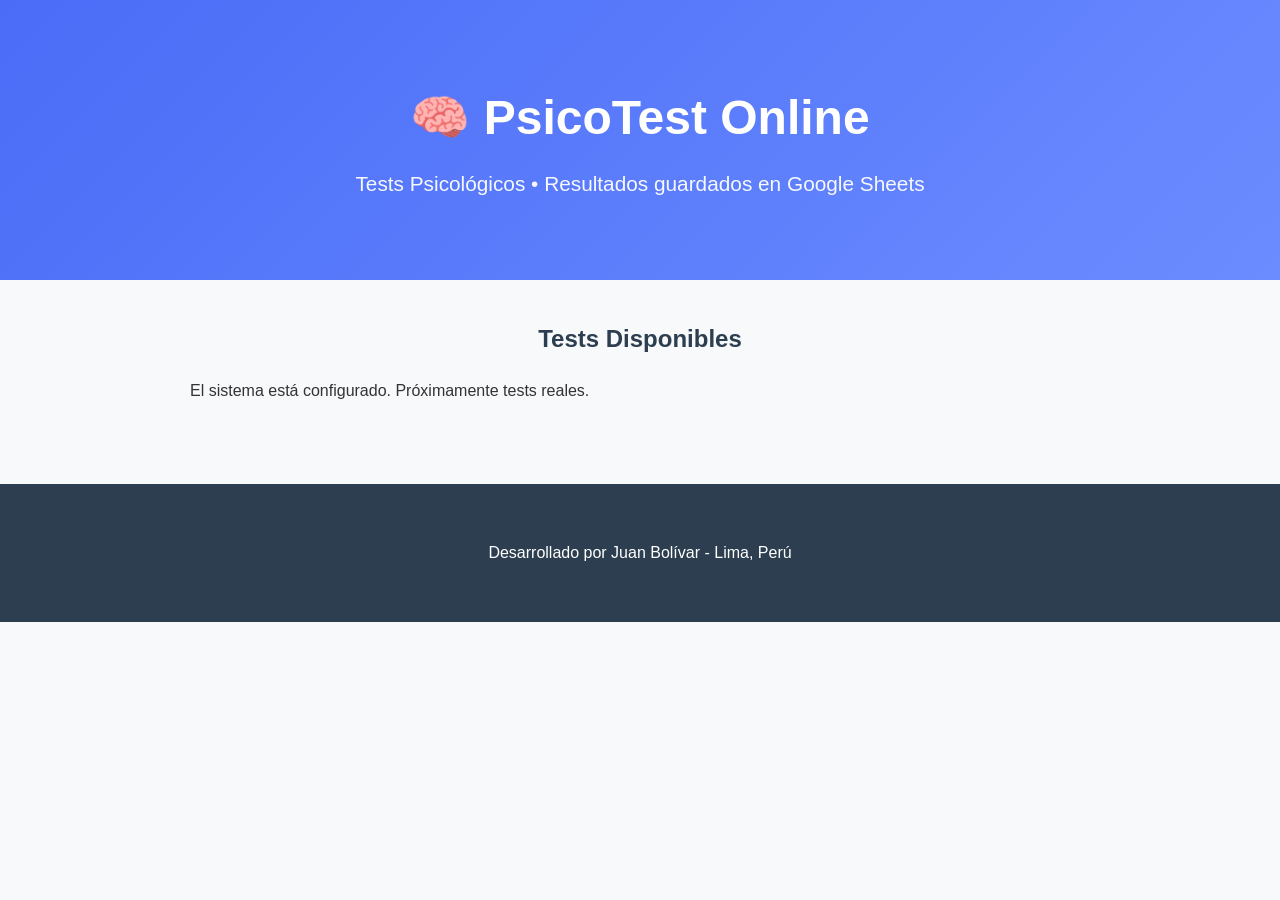
==== index.html @ ffb78e04 "Crear index.html página principal" ====
<!DOCTYPE html>
<html lang="es">
<head>
    <meta charset="UTF-8">
    <meta name="viewport" content="width=device-width, initial-scale=1.0">
    <title>PsicoTest Online</title>
    <link rel="stylesheet" href="assets/css/style.css">
</head>
<body>
    <header>
        <h1>🧠 PsicoTest Online</h1>
        <p>Tests Psicológicos • Resultados guardados en Google Sheets</p>
    </header>

    <main>
        <h2>Tests Disponibles</h2>
        <p>El sistema está configurado. Próximamente tests reales.</p>
    </main>

    <footer>
        <p>Desarrollado por Juan Bolívar - Lima, Perú</p>
    </footer>
</body>
</html>
---- assets/css/style.css ----
body {
    font-family: 'Segoe UI', Tahoma, Geneva, Verdana, sans-serif;
    margin: 0;
    padding: 0;
    background-color: #f8f9fa;
    color: #333;
    line-height: 1.6;
}

header {
    background: linear-gradient(135deg, #4a6cf7, #6b8cff);
    color: white;
    text-align: center;
    padding: 80px 20px;
}

h1 {
    margin: 0 0 10px 0;
    font-size: 3rem;
}

header p {
    margin: 10px 0 0 0;
    font-size: 1.3rem;
    opacity: 0.95;
}

main {
    max-width: 900px;
    margin: 40px auto;
    padding: 0 20px;
}

h2 {
    color: #2c3e50;
    text-align: center;
}

ul {
    list-style: none;
    padding: 0;
}

ul li {
    background: white;
    margin: 18px 0;
    padding: 25px;
    border-radius: 12px;
    box-shadow: 0 4px 15px rgba(0,0,0,0.08);
    font-size: 1.35rem;
    transition: transform 0.2s;
}

ul li:hover {
    transform: translateY(-5px);
}

ul li a {
    color: #4a6cf7;
    text-decoration: none;
    font-weight: 600;
}

ul li a:hover {
    text-decoration: underline;
}

footer {
    text-align: center;
    padding: 40px 20px;
    background: #2c3e50;
    color: white;
    margin-top: 80px;
}

footer a {
    color: #6b8cff;
    text-decoration: none;
}

footer a:hover {
    text-decoration: underline;
}

/* Estilos adicionales para el test de ejemplo */
input, select, button {
    font-size: 1.1rem;
}
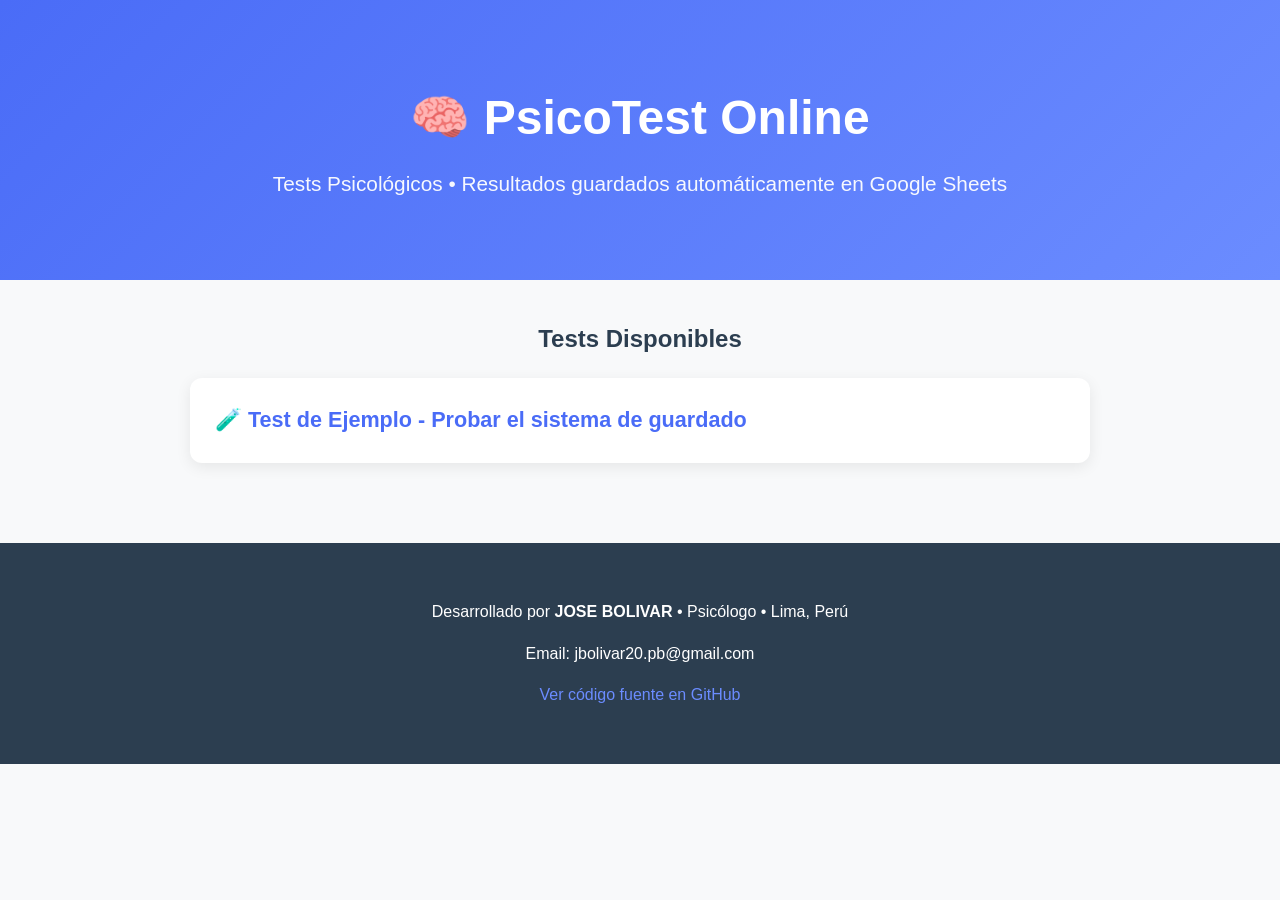
==== commit 7f18844f: "Actualizar index.html con nombre correcto: JOSE BOLIVAR" ====
--- a/index.html
+++ b/index.html
@@ -9,16 +9,26 @@
 <body>
     <header>
         <h1>🧠 PsicoTest Online</h1>
-        <p>Tests Psicológicos • Resultados guardados en Google Sheets</p>
+        <p>Tests Psicológicos • Resultados guardados automáticamente en Google Sheets</p>
     </header>
 
     <main>
         <h2>Tests Disponibles</h2>
-        <p>El sistema está configurado. Próximamente tests reales.</p>
+        <ul>
+            <li>
+                <a href="tests/ejemplo-test.html">
+                    🧪 Test de Ejemplo - Probar el sistema de guardado
+                </a>
+            </li>
+        </ul>
     </main>
 
     <footer>
-        <p>Desarrollado por Juan Bolívar - Lima, Perú</p>
+        <p>Desarrollado por <strong>JOSE BOLIVAR</strong> • Psicólogo • Lima, Perú</p>
+        <p>Email: jbolivar20.pb@gmail.com</p>
+        <p>
+            <a href="https://github.com/jbolivar20/psicotest" target="_blank">Ver código fuente en GitHub</a>
+        </p>
     </footer>
 </body>
 </html>
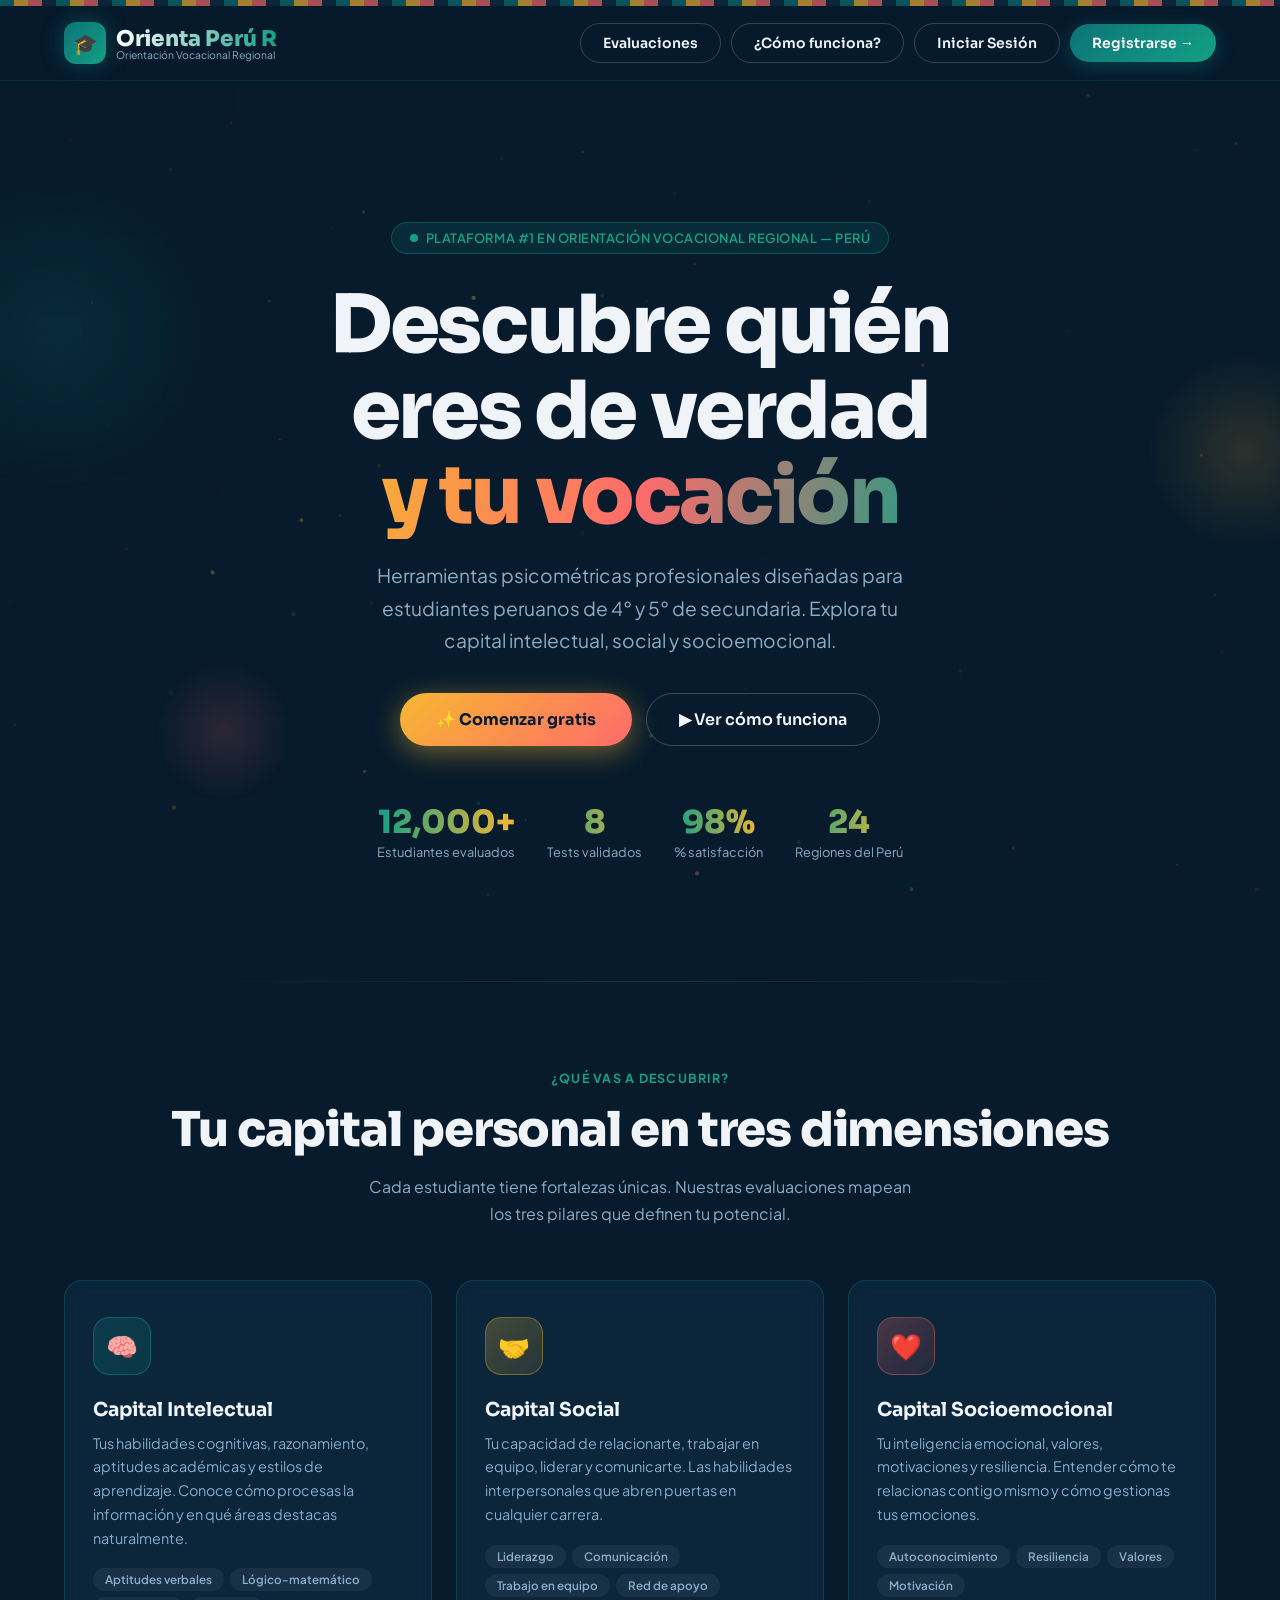
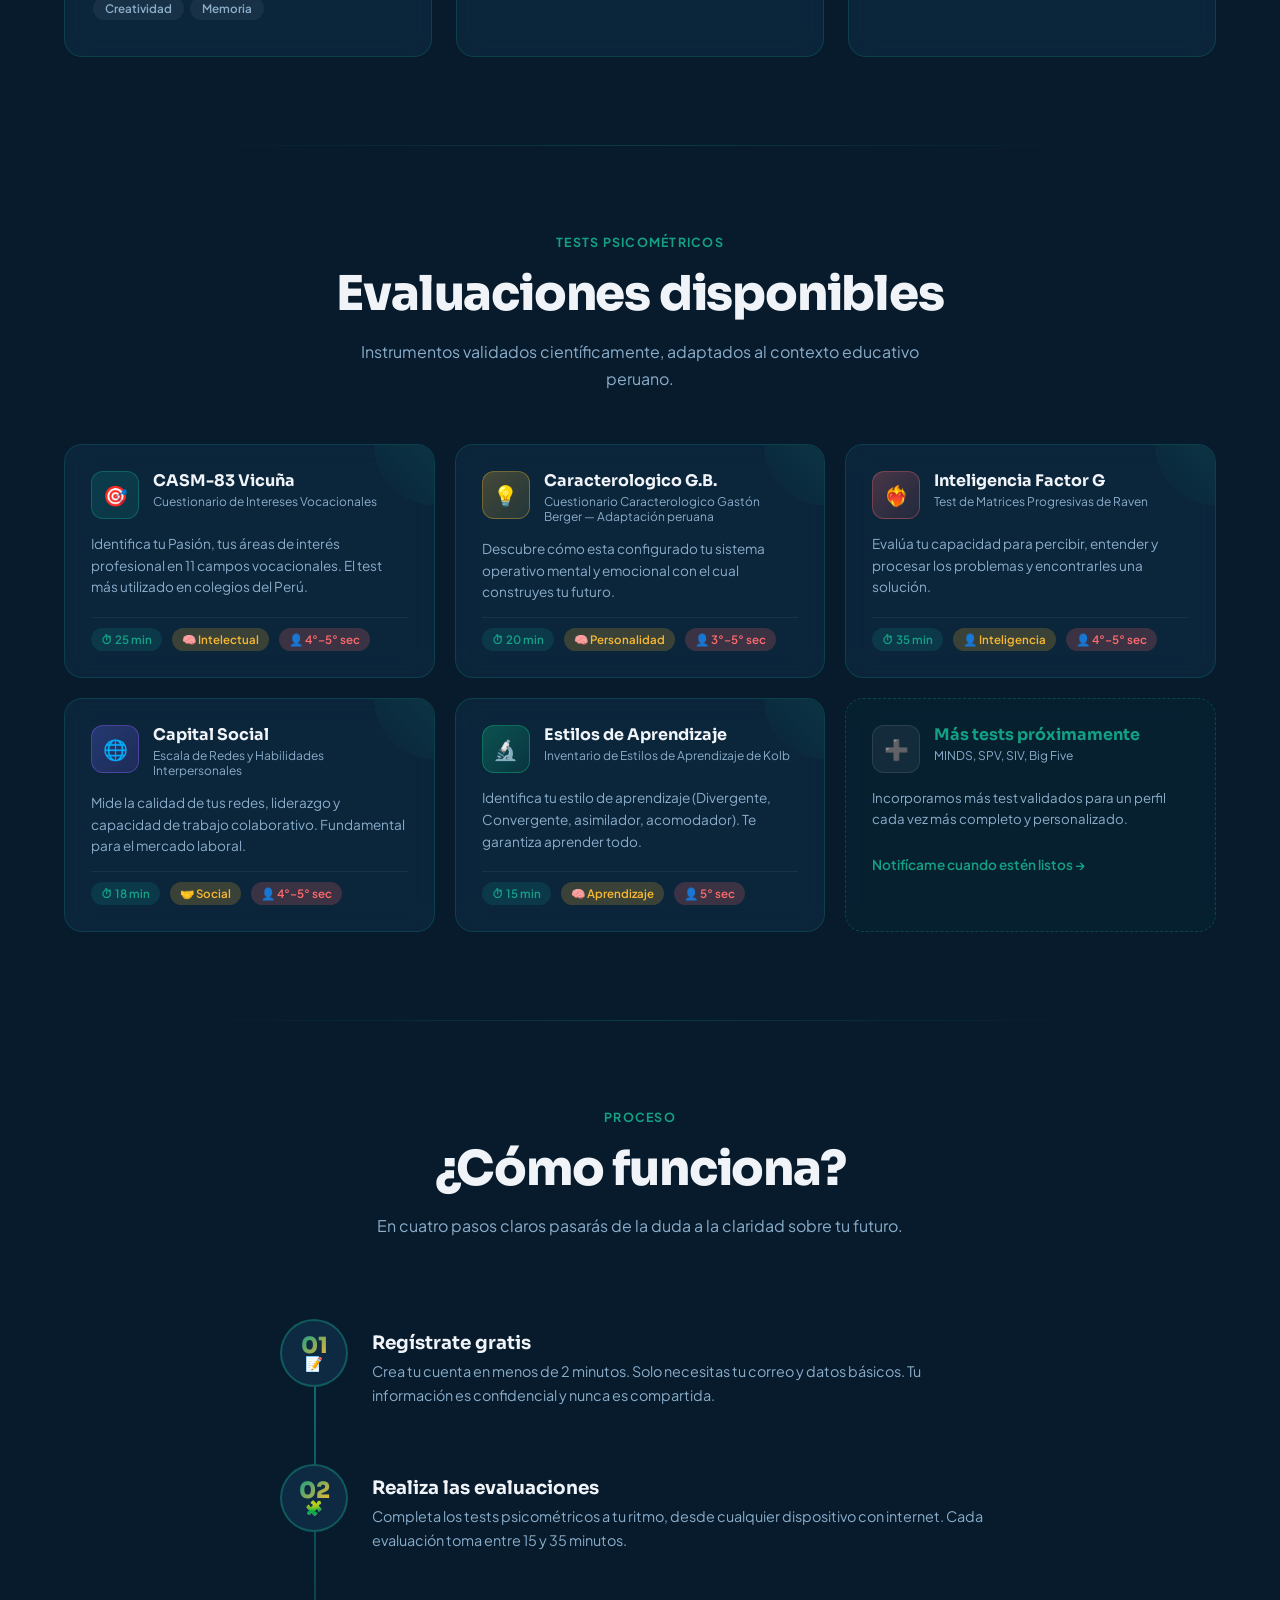
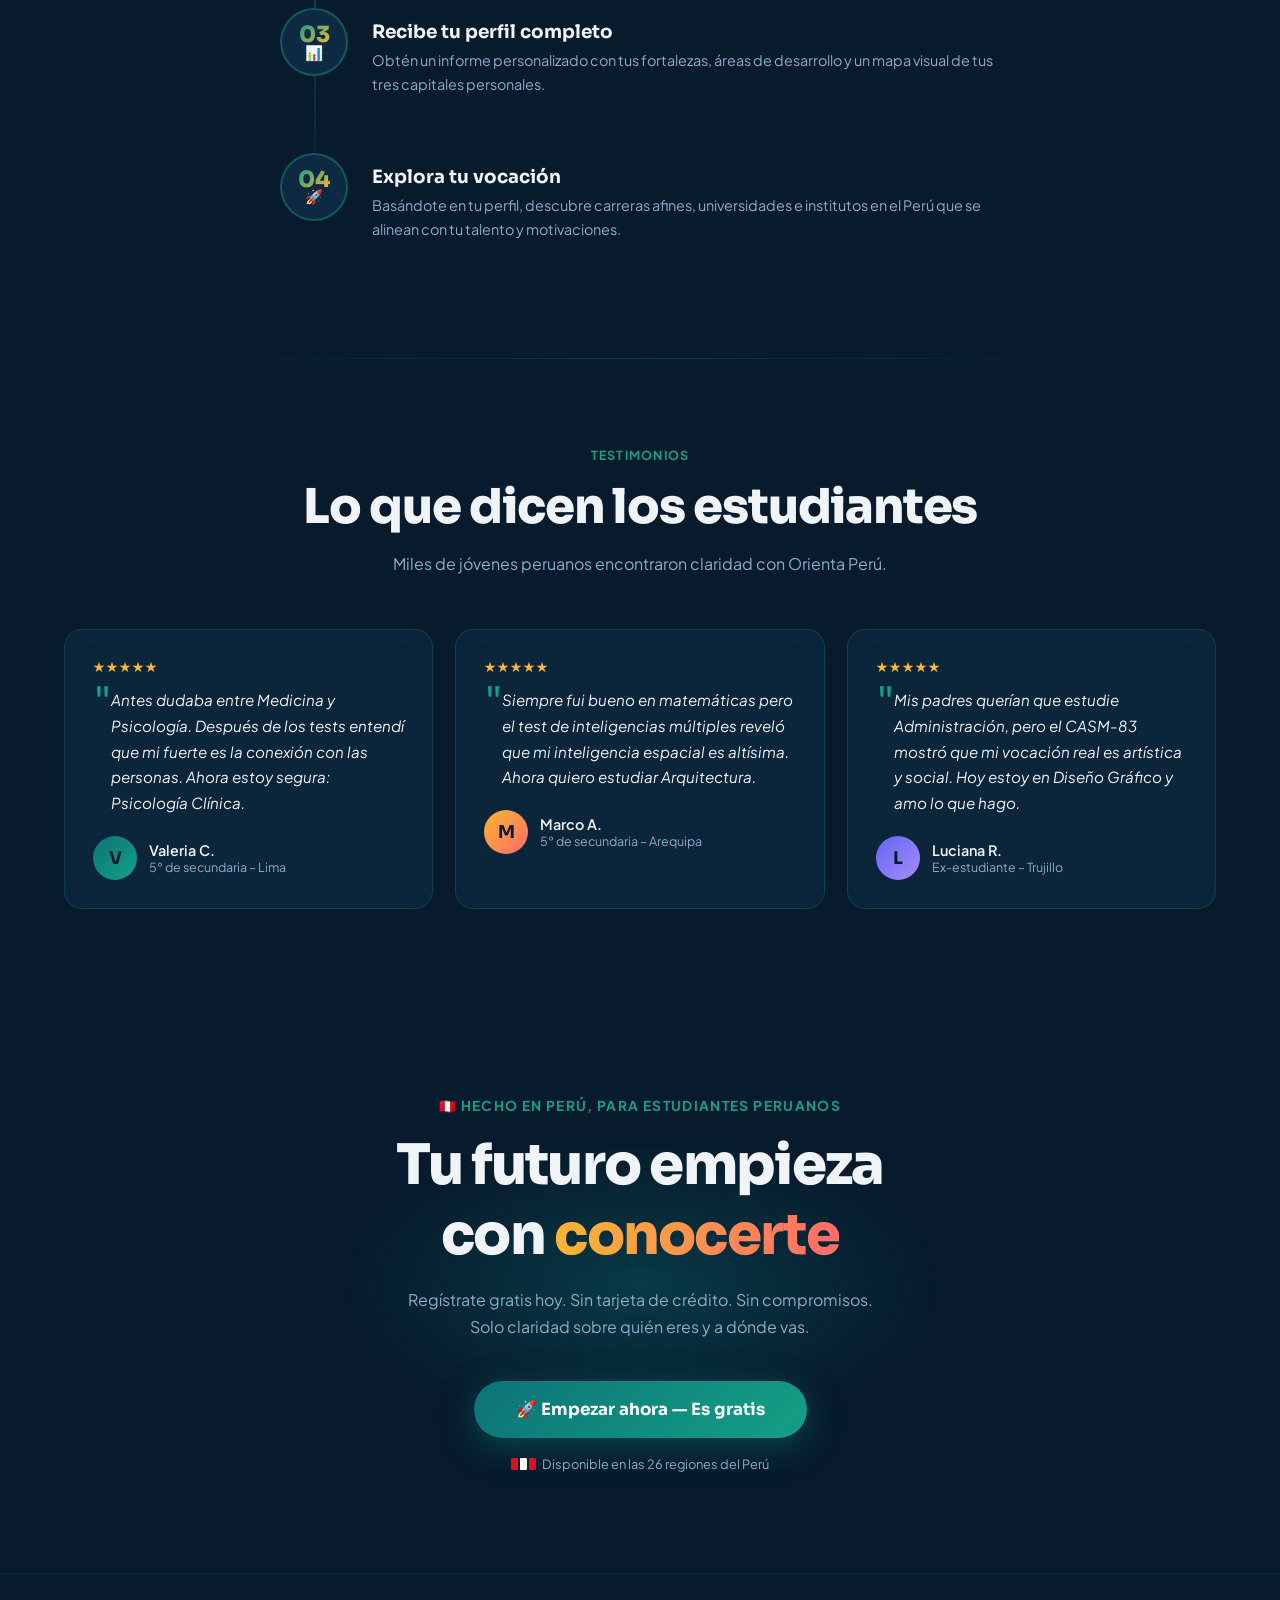
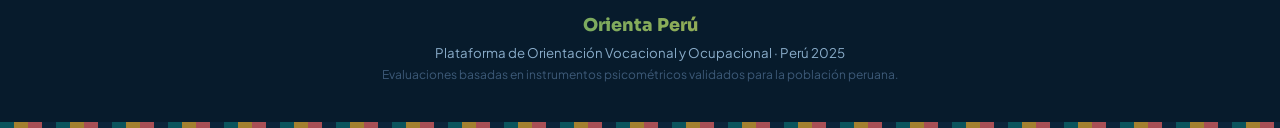
==== commit 64f4b0fd: "Update index.html orientacion vocacional pagina 1" ====
--- a/index.html
+++ b/index.html
@@ -1,34 +1,677 @@
 <!DOCTYPE html>
 <html lang="es">
 <head>
-    <meta charset="UTF-8">
-    <meta name="viewport" content="width=device-width, initial-scale=1.0">
-    <title>PsicoTest Online</title>
-    <link rel="stylesheet" href="assets/css/style.css">
+<meta charset="UTF-8"/>
+<meta name="viewport" content="width=device-width, initial-scale=1.0"/>
+<title>Orienta Perú – Descubre tu Vocación</title>
+<link href="https://fonts.googleapis.com/css2?family=Sora:wght@300;400;600;700;800&family=Plus+Jakarta+Sans:wght@400;500;600&display=swap" rel="stylesheet"/>
+<style>
+  :root{
+    --teal:#0D7377;--teal-light:#14A085;--teal-dark:#0A5D62;
+    --gold:#F7B731;--gold-light:#FCD436;
+    --coral:#FF6B6B;--coral-dark:#EE5A5A;
+    --navy:#071B2C;--navy-mid:#0E2A42;--navy-light:#163A55;
+    --text-main:#F0F4F8;--text-muted:#8AADCA;
+    --card-bg:rgba(14,42,66,0.7);--card-border:rgba(20,160,133,0.22);
+    --radius:18px;
+  }
+  *,*::before,*::after{box-sizing:border-box;margin:0;padding:0;}
+  html{scroll-behavior:smooth;}
+  body{
+    font-family:'Plus Jakarta Sans',sans-serif;
+    background:var(--navy);
+    color:var(--text-main);
+    overflow-x:hidden;
+    min-height:100vh;
+  }
+  #bg-canvas{position:fixed;inset:0;z-index:0;pointer-events:none;}
+  .wrap{position:relative;z-index:1;}
+  .container{max-width:1200px;margin:0 auto;padding:0 24px;}
+
+  /* NAV */
+  nav{
+    position:sticky;top:0;z-index:100;
+    backdrop-filter:blur(20px);
+    background:rgba(7,27,44,0.82);
+    border-bottom:1px solid rgba(20,160,133,0.15);
+  }
+  .nav-inner{
+    display:flex;align-items:center;justify-content:space-between;
+    padding:16px 24px;max-width:1200px;margin:0 auto;
+  }
+  .logo{display:flex;align-items:center;gap:10px;text-decoration:none;}
+  .logo-icon{
+    width:42px;height:42px;border-radius:12px;
+    background:linear-gradient(135deg,var(--teal),var(--teal-light));
+    display:flex;align-items:center;justify-content:center;
+    box-shadow:0 0 20px rgba(13,115,119,0.5);font-size:20px;
+  }
+  .logo-text{
+    font-family:'Sora',sans-serif;font-weight:800;font-size:1.35rem;
+    background:linear-gradient(90deg,#fff,var(--teal-light));
+    -webkit-background-clip:text;-webkit-text-fill-color:transparent;
+  }
+  .logo-sub{font-size:.65rem;color:var(--text-muted);font-weight:400;display:block;margin-top:-4px;}
+  .nav-links{display:flex;align-items:center;gap:10px;}
+  .btn{
+    display:inline-flex;align-items:center;gap:6px;
+    padding:10px 22px;border-radius:50px;
+    font-family:'Sora',sans-serif;font-size:.875rem;font-weight:600;
+    cursor:pointer;text-decoration:none;border:none;transition:all .25s ease;
+    white-space:nowrap;
+  }
+  .btn-ghost{background:transparent;color:var(--text-main);border:1.5px solid rgba(138,173,202,0.3);}
+  .btn-ghost:hover{border-color:var(--teal-light);color:var(--teal-light);}
+  .btn-primary{
+    background:linear-gradient(135deg,var(--teal),var(--teal-light));
+    color:#fff;box-shadow:0 4px 18px rgba(13,115,119,0.45);
+  }
+  .btn-primary:hover{transform:translateY(-2px);box-shadow:0 8px 28px rgba(13,115,119,0.6);}
+
+  /* ANDEAN STRIP */
+  .andean{
+    width:100%;height:6px;
+    background:repeating-linear-gradient(90deg,
+      var(--teal) 0,var(--teal) 14px,
+      var(--gold) 14px,var(--gold) 28px,
+      var(--coral) 28px,var(--coral) 42px,
+      var(--navy-mid) 42px,var(--navy-mid) 56px
+    );opacity:.65;
+  }
+
+  /* HERO */
+  .hero{
+    min-height:100vh;display:flex;align-items:center;justify-content:center;
+    text-align:center;padding:80px 24px 60px;position:relative;
+  }
+  .hero-inner{max-width:820px;margin:0 auto;}
+  .hero-badge{
+    display:inline-flex;align-items:center;gap:8px;
+    background:rgba(13,115,119,0.18);border:1px solid rgba(20,160,133,0.35);
+    color:var(--teal-light);border-radius:50px;
+    padding:7px 18px;font-size:.8rem;font-weight:600;
+    letter-spacing:.04em;text-transform:uppercase;margin-bottom:28px;
+    animation:fadeUp .8s ease both;
+  }
+  .dot{width:8px;height:8px;border-radius:50%;background:var(--teal-light);animation:pulse 2s infinite;}
+  @keyframes pulse{0%,100%{opacity:1;transform:scale(1);}50%{opacity:.5;transform:scale(1.3);}}
+  .hero-h1{
+    font-family:'Sora',sans-serif;font-weight:800;
+    font-size:clamp(2.6rem,7vw,5rem);line-height:1.07;
+    letter-spacing:-.03em;
+    animation:fadeUp .8s .1s ease both;margin-bottom:10px;
+  }
+  .hero-h1 .gradient-text{
+    display:block;
+    background:linear-gradient(100deg,var(--gold),var(--coral),var(--teal-light));
+    -webkit-background-clip:text;-webkit-text-fill-color:transparent;background-clip:text;
+  }
+  .hero-sub{
+    font-size:clamp(1rem,2.2vw,1.2rem);color:var(--text-muted);
+    max-width:580px;margin:20px auto 36px;line-height:1.7;
+    animation:fadeUp .8s .2s ease both;
+  }
+  .hero-ctas{
+    display:flex;flex-wrap:wrap;gap:14px;justify-content:center;
+    animation:fadeUp .8s .3s ease both;
+  }
+  .btn-hero{
+    padding:16px 36px;font-size:1rem;border-radius:50px;
+    font-family:'Sora',sans-serif;font-weight:700;
+    background:linear-gradient(135deg,var(--gold),var(--coral));
+    color:var(--navy);cursor:pointer;border:none;
+    text-decoration:none;display:inline-flex;align-items:center;gap:8px;
+    box-shadow:0 6px 28px rgba(247,183,49,0.45);transition:all .28s ease;
+  }
+  .btn-hero:hover{transform:translateY(-3px);box-shadow:0 12px 40px rgba(247,183,49,0.6);}
+  .btn-hero-ghost{
+    padding:14px 32px;font-size:1rem;border-radius:50px;
+    font-family:'Sora',sans-serif;font-weight:600;
+    background:transparent;color:var(--text-main);
+    border:1.5px solid rgba(138,173,202,0.35);
+    text-decoration:none;display:inline-flex;align-items:center;gap:8px;
+    cursor:pointer;transition:all .25s ease;
+  }
+  .btn-hero-ghost:hover{border-color:var(--teal-light);color:var(--teal-light);}
+  .hero-stats{
+    display:flex;flex-wrap:wrap;gap:32px;justify-content:center;margin-top:56px;
+    animation:fadeUp .8s .4s ease both;
+  }
+  .stat{text-align:center;}
+  .stat-num{
+    font-family:'Sora',sans-serif;font-size:2rem;font-weight:800;
+    background:linear-gradient(90deg,var(--teal-light),var(--gold));
+    -webkit-background-clip:text;-webkit-text-fill-color:transparent;
+  }
+  .stat-label{font-size:.8rem;color:var(--text-muted);margin-top:2px;}
+  .floater{
+    position:absolute;border-radius:50%;pointer-events:none;
+    animation:float 8s ease-in-out infinite;
+  }
+  @keyframes float{
+    0%,100%{transform:translateY(0) rotate(0deg);}
+    33%{transform:translateY(-20px) rotate(5deg);}
+    66%{transform:translateY(12px) rotate(-3deg);}
+  }
+  @keyframes fadeUp{
+    from{opacity:0;transform:translateY(28px);}
+    to{opacity:1;transform:translateY(0);}
+  }
+
+  /* SECTIONS */
+  section{padding:88px 0;}
+  .section-tag{
+    text-align:center;font-size:.78rem;font-weight:700;
+    letter-spacing:.1em;text-transform:uppercase;
+    color:var(--teal-light);margin-bottom:16px;
+  }
+  .section-title{
+    font-family:'Sora',sans-serif;font-weight:800;
+    font-size:clamp(2rem,4.5vw,3rem);text-align:center;
+    line-height:1.15;letter-spacing:-.025em;margin-bottom:16px;
+  }
+  .section-desc{
+    text-align:center;color:var(--text-muted);max-width:560px;
+    margin:0 auto 52px;line-height:1.7;font-size:1rem;
+  }
+  .divider{
+    max-width:900px;margin:0 auto;height:1px;
+    background:linear-gradient(90deg,transparent,rgba(20,160,133,.25),transparent);
+  }
+
+  /* CAPITALS */
+  .capitals-grid{display:grid;grid-template-columns:repeat(auto-fit,minmax(290px,1fr));gap:24px;}
+  .capital-card{
+    background:var(--card-bg);border:1px solid var(--card-border);
+    border-radius:var(--radius);padding:36px 28px;
+    backdrop-filter:blur(12px);
+    position:relative;overflow:hidden;
+    transition:transform .3s ease,box-shadow .3s ease;
+  }
+  .capital-card:hover{transform:translateY(-6px);box-shadow:0 20px 50px rgba(0,0,0,0.35);}
+  .capital-card::before{content:'';position:absolute;inset:0;opacity:0;transition:opacity .3s ease;}
+  .capital-card.teal::before{background:radial-gradient(circle at 20% 20%,rgba(13,115,119,0.2),transparent 60%);}
+  .capital-card.gold::before{background:radial-gradient(circle at 20% 20%,rgba(247,183,49,0.15),transparent 60%);}
+  .capital-card.coral::before{background:radial-gradient(circle at 20% 20%,rgba(255,107,107,0.15),transparent 60%);}
+  .capital-card:hover::before{opacity:1;}
+  .cap-icon{width:58px;height:58px;border-radius:16px;display:flex;align-items:center;justify-content:center;font-size:1.6rem;margin-bottom:22px;}
+  .cap-icon.teal{background:linear-gradient(135deg,rgba(13,115,119,.3),rgba(20,160,133,.15));border:1px solid rgba(20,160,133,.4);}
+  .cap-icon.gold{background:linear-gradient(135deg,rgba(247,183,49,.25),rgba(252,212,54,.1));border:1px solid rgba(247,183,49,.35);}
+  .cap-icon.coral{background:linear-gradient(135deg,rgba(255,107,107,.25),rgba(238,90,90,.1));border:1px solid rgba(255,107,107,.35);}
+  .cap-title{font-family:'Sora',sans-serif;font-size:1.2rem;font-weight:700;margin-bottom:10px;}
+  .cap-desc{color:var(--text-muted);font-size:.9rem;line-height:1.65;}
+  .cap-tags{display:flex;flex-wrap:wrap;gap:6px;margin-top:18px;}
+  .cap-tag{font-size:.73rem;font-weight:600;padding:4px 12px;border-radius:50px;background:rgba(255,255,255,.06);color:var(--text-muted);}
+
+  /* TESTS */
+  .tests-grid{display:grid;grid-template-columns:repeat(auto-fit,minmax(280px,1fr));gap:20px;}
+  .test-card{
+    background:var(--card-bg);border:1px solid var(--card-border);
+    border-radius:var(--radius);padding:26px;
+    backdrop-filter:blur(12px);
+    display:flex;flex-direction:column;gap:14px;
+    transition:all .3s ease;cursor:pointer;position:relative;overflow:hidden;
+  }
+  .test-card:hover{transform:translateY(-4px);border-color:rgba(20,160,133,.5);box-shadow:0 16px 40px rgba(0,0,0,.3);}
+  .test-card-header{display:flex;align-items:flex-start;gap:14px;}
+  .test-ico{width:48px;height:48px;flex-shrink:0;border-radius:12px;display:flex;align-items:center;justify-content:center;font-size:1.25rem;}
+  .test-name{font-family:'Sora',sans-serif;font-size:1rem;font-weight:700;line-height:1.3;}
+  .test-full{font-size:.75rem;color:var(--text-muted);margin-top:2px;}
+  .test-desc{color:var(--text-muted);font-size:.85rem;line-height:1.6;}
+  .test-meta{display:flex;gap:10px;flex-wrap:wrap;margin-top:auto;padding-top:10px;border-top:1px solid rgba(255,255,255,.06);}
+  .test-chip{font-size:.72rem;font-weight:600;padding:4px 10px;border-radius:50px;display:flex;align-items:center;gap:4px;}
+  .chip-time{background:rgba(13,115,119,.25);color:var(--teal-light);}
+  .chip-cap{background:rgba(247,183,49,.2);color:var(--gold);}
+  .chip-age{background:rgba(255,107,107,.2);color:var(--coral);}
+  .test-card .corner{position:absolute;top:0;right:0;width:60px;height:60px;background:linear-gradient(225deg,rgba(20,160,133,.12),transparent);border-radius:0 var(--radius) 0 60px;}
+
+  /* STEPS */
+  .steps{display:flex;flex-direction:column;gap:0;max-width:720px;margin:0 auto;position:relative;}
+  .steps::before{content:'';position:absolute;left:34px;top:50px;width:2px;height:calc(100% - 100px);background:linear-gradient(to bottom,var(--teal),rgba(13,115,119,0));}
+  .step{display:flex;gap:24px;align-items:flex-start;padding:28px 0;}
+  .step-num{
+    width:68px;height:68px;flex-shrink:0;border-radius:50%;
+    border:2px solid rgba(20,160,133,.4);background:var(--navy-mid);
+    display:flex;flex-direction:column;align-items:center;justify-content:center;
+    font-family:'Sora',sans-serif;position:relative;z-index:1;transition:all .3s;
+  }
+  .step:hover .step-num{border-color:var(--teal-light);background:rgba(13,115,119,.2);box-shadow:0 0 24px rgba(13,115,119,.4);}
+  .step-n{font-size:1.4rem;font-weight:800;line-height:1;background:linear-gradient(135deg,var(--teal-light),var(--gold));-webkit-background-clip:text;-webkit-text-fill-color:transparent;}
+  .step-ico{font-size:.9rem;margin-top:-2px;}
+  .step-body{padding-top:12px;}
+  .step-title{font-family:'Sora',sans-serif;font-weight:700;font-size:1.15rem;margin-bottom:6px;}
+  .step-desc{color:var(--text-muted);font-size:.9rem;line-height:1.65;}
+
+  /* TESTIMONIOS */
+  .testi-grid{display:grid;grid-template-columns:repeat(auto-fit,minmax(280px,1fr));gap:22px;}
+  .testi-card{
+    background:var(--card-bg);border:1px solid var(--card-border);
+    border-radius:var(--radius);padding:28px;backdrop-filter:blur(12px);
+    transition:transform .3s;
+  }
+  .testi-card:hover{transform:translateY(-4px);}
+  .testi-quote{font-size:.95rem;line-height:1.7;color:var(--text-main);margin-bottom:20px;font-style:italic;position:relative;padding-left:18px;}
+  .testi-quote::before{content:'"';position:absolute;left:0;top:-8px;font-size:3rem;color:var(--teal-light);line-height:1;font-style:normal;}
+  .testi-author{display:flex;align-items:center;gap:12px;}
+  .testi-avatar{width:44px;height:44px;border-radius:50%;display:flex;align-items:center;justify-content:center;font-size:1.1rem;font-weight:700;font-family:'Sora',sans-serif;color:var(--navy);}
+  .testi-name{font-weight:600;font-size:.9rem;}
+  .testi-role{font-size:.78rem;color:var(--text-muted);}
+  .stars{color:var(--gold);font-size:.85rem;letter-spacing:1px;margin-bottom:12px;}
+
+  /* CTA */
+  .cta-section{padding:100px 0;text-align:center;position:relative;overflow:hidden;}
+  .cta-glow{position:absolute;top:50%;left:50%;transform:translate(-50%,-50%);width:600px;height:300px;border-radius:50%;background:radial-gradient(ellipse,rgba(13,115,119,.35),transparent 70%);pointer-events:none;}
+  .cta-h2{font-family:'Sora',sans-serif;font-size:clamp(2rem,5vw,3.5rem);font-weight:800;margin-bottom:16px;letter-spacing:-.03em;}
+  .cta-h2 em{font-style:normal;background:linear-gradient(100deg,var(--gold),var(--coral));-webkit-background-clip:text;-webkit-text-fill-color:transparent;}
+  .cta-p{color:var(--text-muted);max-width:500px;margin:0 auto 40px;line-height:1.7;}
+  .btn-cta-main{
+    padding:18px 42px;font-size:1.05rem;
+    background:linear-gradient(135deg,var(--teal),var(--teal-light));
+    color:#fff;border:none;border-radius:50px;
+    font-family:'Sora',sans-serif;font-weight:700;cursor:pointer;
+    text-decoration:none;display:inline-flex;align-items:center;gap:8px;
+    box-shadow:0 8px 32px rgba(13,115,119,.5);transition:all .28s;
+  }
+  .btn-cta-main:hover{transform:translateY(-3px);box-shadow:0 14px 44px rgba(13,115,119,.7);}
+
+  footer{border-top:1px solid rgba(20,160,133,.12);padding:40px 24px;text-align:center;color:var(--text-muted);font-size:.83rem;}
+  .f-logo{font-family:'Sora',sans-serif;font-weight:800;font-size:1.1rem;background:linear-gradient(90deg,var(--teal-light),var(--gold));-webkit-background-clip:text;-webkit-text-fill-color:transparent;margin-bottom:8px;}
+  .peru-flag{display:inline-flex;gap:2px;align-items:center;vertical-align:middle;}
+  .peru-flag span{display:inline-block;width:7px;height:12px;border-radius:1px;}
+
+  /* REVEAL */
+  .reveal{opacity:0;transform:translateY(32px);transition:opacity .65s ease,transform .65s ease;}
+  .reveal.visible{opacity:1;transform:none;}
+
+  @media(max-width:640px){
+    .nav-links .btn-ghost{display:none;}
+    .steps::before{left:28px;}
+    .step-num{width:56px;height:56px;}
+  }
+</style>
 </head>
 <body>
-    <header>
-        <h1>🧠 PsicoTest Online</h1>
-        <p>Tests Psicológicos • Resultados guardados automáticamente en Google Sheets</p>
-    </header>
-
-    <main>
-        <h2>Tests Disponibles</h2>
-        <ul>
-            <li>
-                <a href="tests/ejemplo-test.html">
-                    🧪 Test de Ejemplo - Probar el sistema de guardado
-                </a>
-            </li>
-        </ul>
-    </main>
-
-    <footer>
-        <p>Desarrollado por <strong>JOSE BOLIVAR</strong> • Psicólogo • Lima, Perú</p>
-        <p>Email: jbolivar20.pb@gmail.com</p>
-        <p>
-            <a href="https://github.com/jbolivar20/psicotest" target="_blank">Ver código fuente en GitHub</a>
-        </p>
-    </footer>
+
+<canvas id="bg-canvas"></canvas>
+
+<div class="wrap">
+  <div class="andean"></div>
+
+  <!-- NAV -->
+  <nav>
+    <div class="nav-inner">
+      <a href="#" class="logo">
+        <div class="logo-icon">🎓</div>
+        <div>
+          <span class="logo-text">Orienta Perú R</span>
+          <span class="logo-sub">Orientación Vocacional Regional</span>
+        </div>
+      </a>
+      <div class="nav-links">
+        <a href="#evaluaciones" class="btn btn-ghost">Evaluaciones</a>
+        <a href="#como-funciona" class="btn btn-ghost">¿Cómo funciona?</a>
+        <a href="/login" class="btn btn-ghost">Iniciar Sesión</a>
+        <a href="/register" class="btn btn-primary">Registrarse →</a>
+      </div>
+    </div>
+  </nav>
+
+  <!-- HERO -->
+  <section class="hero">
+    <div class="floater" style="width:320px;height:320px;top:10%;left:-8%;background:radial-gradient(circle,rgba(13,115,119,.18),transparent 70%);animation-duration:10s;"></div>
+    <div class="floater" style="width:200px;height:200px;top:30%;right:-5%;background:radial-gradient(circle,rgba(247,183,49,.15),transparent 70%);animation-duration:7s;animation-delay:-3s;"></div>
+    <div class="floater" style="width:140px;height:140px;bottom:20%;left:12%;background:radial-gradient(circle,rgba(255,107,107,.15),transparent 70%);animation-duration:9s;animation-delay:-5s;"></div>
+
+    <div class="hero-inner">
+      <div class="hero-badge"><span class="dot"></span>Plataforma #1 en orientación vocacional regional — Perú</div>
+
+      <h1 class="hero-h1">
+        Descubre quién<br>eres de verdad
+        <span class="gradient-text">y tu vocación</span>
+      </h1>
+
+      <p class="hero-sub">
+        Herramientas psicométricas profesionales diseñadas para estudiantes peruanos de 4° y 5° de secundaria. Explora tu capital intelectual, social y socioemocional.
+      </p>
+
+      <div class="hero-ctas">
+        <a href="/register" class="btn-hero">✨ Comenzar gratis</a>
+        <a href="#como-funciona" class="btn-hero-ghost">▶ Ver cómo funciona</a>
+      </div>
+
+      <div class="hero-stats">
+        <div class="stat"><div class="stat-num" data-target="12000">0</div><div class="stat-label">Estudiantes evaluados</div></div>
+        <div class="stat"><div class="stat-num" data-target="8">0</div><div class="stat-label">Tests validados</div></div>
+        <div class="stat"><div class="stat-num" data-target="98">0</div><div class="stat-label">% satisfacción</div></div>
+        <div class="stat"><div class="stat-num" data-target="24">0</div><div class="stat-label">Regiones del Perú</div></div>
+      </div>
+    </div>
+  </section>
+
+  <div class="divider"></div>
+
+  <!-- 3 CAPITALS -->
+  <section id="capitales">
+    <div class="container">
+      <p class="section-tag reveal">¿Qué vas a descubrir?</p>
+      <h2 class="section-title reveal">Tu capital personal en tres dimensiones</h2>
+      <p class="section-desc reveal">Cada estudiante tiene fortalezas únicas. Nuestras evaluaciones mapean los tres pilares que definen tu potencial.</p>
+      <div class="capitals-grid reveal">
+        <div class="capital-card teal">
+          <div class="cap-icon teal">🧠</div>
+          <h3 class="cap-title">Capital Intelectual</h3>
+          <p class="cap-desc">Tus habilidades cognitivas, razonamiento, aptitudes académicas y estilos de aprendizaje. Conoce cómo procesas la información y en qué áreas destacas naturalmente.</p>
+          <div class="cap-tags">
+            <span class="cap-tag">Aptitudes verbales</span><span class="cap-tag">Lógico-matemático</span><span class="cap-tag">Creatividad</span><span class="cap-tag">Memoria</span>
+          </div>
+        </div>
+        <div class="capital-card gold">
+          <div class="cap-icon gold">🤝</div>
+          <h3 class="cap-title">Capital Social</h3>
+          <p class="cap-desc">Tu capacidad de relacionarte, trabajar en equipo, liderar y comunicarte. Las habilidades interpersonales que abren puertas en cualquier carrera.</p>
+          <div class="cap-tags">
+            <span class="cap-tag">Liderazgo</span><span class="cap-tag">Comunicación</span><span class="cap-tag">Trabajo en equipo</span><span class="cap-tag">Red de apoyo</span>
+          </div>
+        </div>
+        <div class="capital-card coral">
+          <div class="cap-icon coral">❤️</div>
+          <h3 class="cap-title">Capital Socioemocional</h3>
+          <p class="cap-desc">Tu inteligencia emocional, valores, motivaciones y resiliencia. Entender cómo te relacionas contigo mismo y cómo gestionas tus emociones.</p>
+          <div class="cap-tags">
+            <span class="cap-tag">Autoconocimiento</span><span class="cap-tag">Resiliencia</span><span class="cap-tag">Valores</span><span class="cap-tag">Motivación</span>
+          </div>
+        </div>
+      </div>
+    </div>
+  </section>
+
+  <div class="divider"></div>
+
+  <!-- TESTS -->
+  <section id="evaluaciones">
+    <div class="container">
+      <p class="section-tag reveal">Tests Psicométricos</p>
+      <h2 class="section-title reveal">Evaluaciones disponibles</h2>
+      <p class="section-desc reveal">Instrumentos validados científicamente, adaptados al contexto educativo peruano.</p>
+      <div class="tests-grid reveal">
+
+        <div class="test-card">
+          <div class="corner"></div>
+          <div class="test-card-header">
+            <div class="test-ico" style="background:linear-gradient(135deg,rgba(13,115,119,.3),rgba(20,160,133,.15));border:1px solid rgba(20,160,133,.4);">🎯</div>
+            <div><div class="test-name">CASM-83 Vicuña</div><div class="test-full">Cuestionario de Intereses Vocacionales</div></div>
+          </div>
+          <p class="test-desc">Identifica tu Pasión, tus áreas de interés profesional en 11 campos vocacionales. El test más utilizado en colegios del Perú.</p>
+          <div class="test-meta">
+            <span class="test-chip chip-time">⏱ 25 min</span>
+            <span class="test-chip chip-cap">🧠 Intelectual</span>
+            <span class="test-chip chip-age">👤 4°–5° sec</span>
+          </div>
+        </div>
+
+        <div class="test-card">
+          <div class="corner"></div>
+          <div class="test-card-header">
+            <div class="test-ico" style="background:linear-gradient(135deg,rgba(247,183,49,.25),rgba(252,212,54,.1));border:1px solid rgba(247,183,49,.35);">💡</div>
+            <div><div class="test-name">Caracterologico G.B.</div><div class="test-full">Cuestionario Caracterologico Gastón Berger — Adaptación peruana</div></div>
+          </div>
+          <p class="test-desc">Descubre cómo esta configurado tu sistema operativo mental y emocional con el cual construyes tu futuro. </p>
+          <div class="test-meta">
+            <span class="test-chip chip-time">⏱ 20 min</span>
+            <span class="test-chip chip-cap">🧠 Personalidad</span>
+            <span class="test-chip chip-age">👤 3°–5° sec</span>
+          </div>
+        </div>
+
+        <div class="test-card">
+          <div class="corner"></div>
+          <div class="test-card-header">
+            <div class="test-ico" style="background:linear-gradient(135deg,rgba(255,107,107,.25),rgba(238,90,90,.1));border:1px solid rgba(255,107,107,.35);">❤️‍🔥</div>
+            <div><div class="test-name">Inteligencia Factor G</div><div class="test-full">Test de Matrices Progresivas de Raven</div></div>
+          </div>
+          <p class="test-desc">Evalúa tu capacidad para percibir, entender y procesar los problemas y encontrarles una solución.</p>
+          <div class="test-meta">
+            <span class="test-chip chip-time">⏱ 35 min</span>
+            <span class="test-chip chip-cap">👤 Inteligencia</span>
+            <span class="test-chip chip-age">👤 4°–5° sec</span>
+          </div>
+        </div>
+
+        <div class="test-card">
+          <div class="corner"></div>
+          <div class="test-card-header">
+            <div class="test-ico" style="background:linear-gradient(135deg,rgba(99,102,241,.3),rgba(139,92,246,.15));border:1px solid rgba(139,92,246,.4);">🌐</div>
+            <div><div class="test-name">Capital Social</div><div class="test-full">Escala de Redes y Habilidades Interpersonales</div></div>
+          </div>
+          <p class="test-desc">Mide la calidad de tus redes, liderazgo y capacidad de trabajo colaborativo. Fundamental para el mercado laboral.</p>
+          <div class="test-meta">
+            <span class="test-chip chip-time">⏱ 18 min</span>
+            <span class="test-chip chip-cap">🤝 Social</span>
+            <span class="test-chip chip-age">👤 4°–5° sec</span>
+          </div>
+        </div>
+
+        <div class="test-card">
+          <div class="corner"></div>
+          <div class="test-card-header">
+            <div class="test-ico" style="background:linear-gradient(135deg,rgba(16,185,129,.3),rgba(5,150,105,.15));border:1px solid rgba(16,185,129,.4);">🔬</div>
+            <div><div class="test-name">Estilos de Aprendizaje</div><div class="test-full">Inventario de Estilos de Aprendizaje de Kolb</div></div>
+          </div>
+          <p class="test-desc">Identifica tu estilo de aprendizaje (Divergente, Convergente, asimilador, acomodador). Te garantiza aprender todo.</p>
+          <div class="test-meta">
+            <span class="test-chip chip-time">⏱ 15 min</span>
+            <span class="test-chip chip-cap">🧠 Aprendizaje</span>
+            <span class="test-chip chip-age">👤 5° sec</span>
+          </div>
+        </div>
+
+        <div class="test-card" style="border:1.5px dashed rgba(20,160,133,.3);background:rgba(13,115,119,.06);">
+          <div class="test-card-header">
+            <div class="test-ico" style="background:rgba(255,255,255,.05);border:1px solid rgba(255,255,255,.1);">➕</div>
+            <div><div class="test-name" style="color:var(--teal-light)">Más tests próximamente</div><div class="test-full">MINDS, SPV, SIV, Big Five</div></div>
+          </div>
+          <p class="test-desc" style="font-size:.83rem;">Incorporamos más test validados para un perfil cada vez más completo y personalizado.</p>
+          <a href="/register" style="display:inline-flex;align-items:center;gap:6px;margin-top:12px;color:var(--teal-light);font-size:.85rem;font-weight:600;text-decoration:none;">Notifícame cuando estén listos →</a>
+        </div>
+
+      </div>
+    </div>
+  </section>
+
+  <div class="divider"></div>
+
+  <!-- HOW IT WORKS -->
+  <section id="como-funciona">
+    <div class="container">
+      <p class="section-tag reveal">Proceso</p>
+      <h2 class="section-title reveal">¿Cómo funciona?</h2>
+      <p class="section-desc reveal">En cuatro pasos claros pasarás de la duda a la claridad sobre tu futuro.</p>
+      <div class="steps reveal">
+        <div class="step">
+          <div class="step-num"><span class="step-n">01</span><span class="step-ico">📝</span></div>
+          <div class="step-body">
+            <h4 class="step-title">Regístrate gratis</h4>
+            <p class="step-desc">Crea tu cuenta en menos de 2 minutos. Solo necesitas tu correo y datos básicos. Tu información es confidencial y nunca es compartida.</p>
+          </div>
+        </div>
+        <div class="step">
+          <div class="step-num"><span class="step-n">02</span><span class="step-ico">🧩</span></div>
+          <div class="step-body">
+            <h4 class="step-title">Realiza las evaluaciones</h4>
+            <p class="step-desc">Completa los tests psicométricos a tu ritmo, desde cualquier dispositivo con internet. Cada evaluación toma entre 15 y 35 minutos.</p>
+          </div>
+        </div>
+        <div class="step">
+          <div class="step-num"><span class="step-n">03</span><span class="step-ico">📊</span></div>
+          <div class="step-body">
+            <h4 class="step-title">Recibe tu perfil completo</h4>
+            <p class="step-desc">Obtén un informe personalizado con tus fortalezas, áreas de desarrollo y un mapa visual de tus tres capitales personales.</p>
+          </div>
+        </div>
+        <div class="step">
+          <div class="step-num"><span class="step-n">04</span><span class="step-ico">🚀</span></div>
+          <div class="step-body">
+            <h4 class="step-title">Explora tu vocación</h4>
+            <p class="step-desc">Basándote en tu perfil, descubre carreras afines, universidades e institutos en el Perú que se alinean con tu talento y motivaciones.</p>
+          </div>
+        </div>
+      </div>
+    </div>
+  </section>
+
+  <div class="divider"></div>
+
+  <!-- TESTIMONIOS -->
+  <section id="testimonios">
+    <div class="container">
+      <p class="section-tag reveal">Testimonios</p>
+      <h2 class="section-title reveal">Lo que dicen los estudiantes</h2>
+      <p class="section-desc reveal">Miles de jóvenes peruanos encontraron claridad con Orienta Perú.</p>
+      <div class="testi-grid reveal">
+        <div class="testi-card">
+          <div class="stars">★★★★★</div>
+          <p class="testi-quote">Antes dudaba entre Medicina y Psicología. Después de los tests entendí que mi fuerte es la conexión con las personas. Ahora estoy segura: Psicología Clínica.</p>
+          <div class="testi-author">
+            <div class="testi-avatar" style="background:linear-gradient(135deg,var(--teal),var(--teal-light));">V</div>
+            <div><div class="testi-name">Valeria C.</div><div class="testi-role">5° de secundaria – Lima</div></div>
+          </div>
+        </div>
+        <div class="testi-card">
+          <div class="stars">★★★★★</div>
+          <p class="testi-quote">Siempre fui bueno en matemáticas pero el test de inteligencias múltiples reveló que mi inteligencia espacial es altísima. Ahora quiero estudiar Arquitectura.</p>
+          <div class="testi-author">
+            <div class="testi-avatar" style="background:linear-gradient(135deg,var(--gold),var(--coral));">M</div>
+            <div><div class="testi-name">Marco A.</div><div class="testi-role">5° de secundaria – Arequipa</div></div>
+          </div>
+        </div>
+        <div class="testi-card">
+          <div class="stars">★★★★★</div>
+          <p class="testi-quote">Mis padres querían que estudie Administración, pero el CASM-83 mostró que mi vocación real es artística y social. Hoy estoy en Diseño Gráfico y amo lo que hago.</p>
+          <div class="testi-author">
+            <div class="testi-avatar" style="background:linear-gradient(135deg,#6366f1,#a78bfa);">L</div>
+            <div><div class="testi-name">Luciana R.</div><div class="testi-role">Ex-estudiante – Trujillo</div></div>
+          </div>
+        </div>
+      </div>
+    </div>
+  </section>
+
+  <!-- CTA FINAL -->
+  <section class="cta-section">
+    <div class="cta-glow"></div>
+    <div class="container" style="position:relative;">
+      <p class="section-tag reveal" style="font-size:.85rem;">🇵🇪 Hecho en Perú, para estudiantes peruanos</p>
+      <h2 class="cta-h2 reveal">Tu futuro empieza<br>con <em>conocerte</em></h2>
+      <p class="cta-p reveal">Regístrate gratis hoy. Sin tarjeta de crédito. Sin compromisos. Solo claridad sobre quién eres y a dónde vas.</p>
+      <div class="reveal">
+        <a href="/register" class="btn-cta-main">🚀 Empezar ahora — Es gratis</a>
+      </div>
+      <p style="color:var(--text-muted);font-size:.8rem;margin-top:18px;" class="reveal">
+        <span style="display:inline-flex;align-items:center;gap:6px;">
+          <span class="peru-flag">
+            <span style="background:#D91023;"></span>
+            <span style="background:#fff;"></span>
+            <span style="background:#D91023;"></span>
+          </span>
+          Disponible en las 26 regiones del Perú
+        </span>
+      </p>
+    </div>
+  </section>
+
+  <footer>
+    <div class="f-logo">Orienta Perú</div>
+    <p>Plataforma de Orientación Vocacional y Ocupacional · Perú 2025</p>
+    <p style="margin-top:6px;font-size:.75rem;color:#3d5a78;">Evaluaciones basadas en instrumentos psicométricos validados para la población peruana.</p>
+  </footer>
+
+  <div class="andean"></div>
+</div>
+
+<script>
+/* CANVAS PARTICLES */
+(function(){
+  const canvas=document.getElementById('bg-canvas'),ctx=canvas.getContext('2d');
+  let W,H,pts=[];
+  function resize(){W=canvas.width=window.innerWidth;H=canvas.height=window.innerHeight;}
+  function Pt(){
+    this.x=Math.random()*W;this.y=Math.random()*H;
+    this.r=Math.random()*2+.4;this.a=Math.random()*.3+.05;
+    this.vx=(Math.random()-.5)*.3;this.vy=(Math.random()-.5)*.3;
+    const c=['rgba(13,115,119,','rgba(247,183,49,','rgba(255,107,107,'];
+    this.c=c[Math.floor(Math.random()*c.length)];
+  }
+  Pt.prototype.tick=function(){
+    this.x+=this.vx;this.y+=this.vy;
+    if(this.x<0)this.x=W;if(this.x>W)this.x=0;
+    if(this.y<0)this.y=H;if(this.y>H)this.y=0;
+  };
+  Pt.prototype.draw=function(){
+    ctx.beginPath();ctx.arc(this.x,this.y,this.r,0,Math.PI*2);
+    ctx.fillStyle=this.c+this.a+')';ctx.fill();
+  };
+  function init(){
+    resize();pts=[];
+    const n=Math.min(110,Math.floor(W*H/15000));
+    for(let i=0;i<n;i++)pts.push(new Pt());
+  }
+  function loop(){
+    ctx.clearRect(0,0,W,H);
+    ctx.strokeStyle='rgba(20,160,133,0.035)';ctx.lineWidth=1;
+    for(let x=0;x<W;x+=80){ctx.beginPath();ctx.moveTo(x,0);ctx.lineTo(x,H);ctx.stroke();}
+    for(let y=0;y<H;y+=80){ctx.beginPath();ctx.moveTo(0,y);ctx.lineTo(W,y);ctx.stroke();}
+    for(let i=0;i<pts.length;i++){
+      for(let j=i+1;j<pts.length;j++){
+        const dx=pts[i].x-pts[j].x,dy=pts[i].y-pts[j].y,d=Math.sqrt(dx*dx+dy*dy);
+        if(d<100){
+          ctx.beginPath();ctx.strokeStyle='rgba(13,115,119,'+(0.06*(1-d/100))+')';
+          ctx.lineWidth=.6;ctx.moveTo(pts[i].x,pts[i].y);ctx.lineTo(pts[j].x,pts[j].y);ctx.stroke();
+        }
+      }
+      pts[i].tick();pts[i].draw();
+    }
+    requestAnimationFrame(loop);
+  }
+  window.addEventListener('resize',init);init();loop();
+})();
+
+/* SCROLL REVEAL */
+(function(){
+  const els=document.querySelectorAll('.reveal');
+  const io=new IntersectionObserver(function(entries){
+    entries.forEach(function(e){if(e.isIntersecting){e.target.classList.add('visible');io.unobserve(e.target);}});
+  },{threshold:.12});
+  els.forEach(function(el){io.observe(el);});
+})();
+
+/* COUNTERS */
+(function(){
+  const counters=document.querySelectorAll('[data-target]');
+  const io=new IntersectionObserver(function(entries){
+    entries.forEach(function(e){
+      if(e.isIntersecting){
+        const el=e.target,target=parseInt(el.getAttribute('data-target'));
+        const suffix=target>=12000?'+':(target===98?'%':'');
+        let cur=0,step=target/60;
+        const t=setInterval(function(){
+          cur+=step;
+          if(cur>=target){el.textContent=target.toLocaleString('es-PE')+suffix;clearInterval(t);}
+          else{el.textContent=Math.floor(cur).toLocaleString('es-PE')+suffix;}
+        },20);
+        io.unobserve(el);
+      }
+    });
+  },{threshold:.5});
+  counters.forEach(function(c){io.observe(c);});
+})();
+
+/* SMOOTH SCROLL */
+document.querySelectorAll('a[href^="#"]').forEach(function(a){
+  a.addEventListener('click',function(e){
+    const el=document.querySelector(a.getAttribute('href'));
+    if(el){e.preventDefault();el.scrollIntoView({behavior:'smooth',block:'start'});}
+  });
+});
+</script>
 </body>
 </html>
